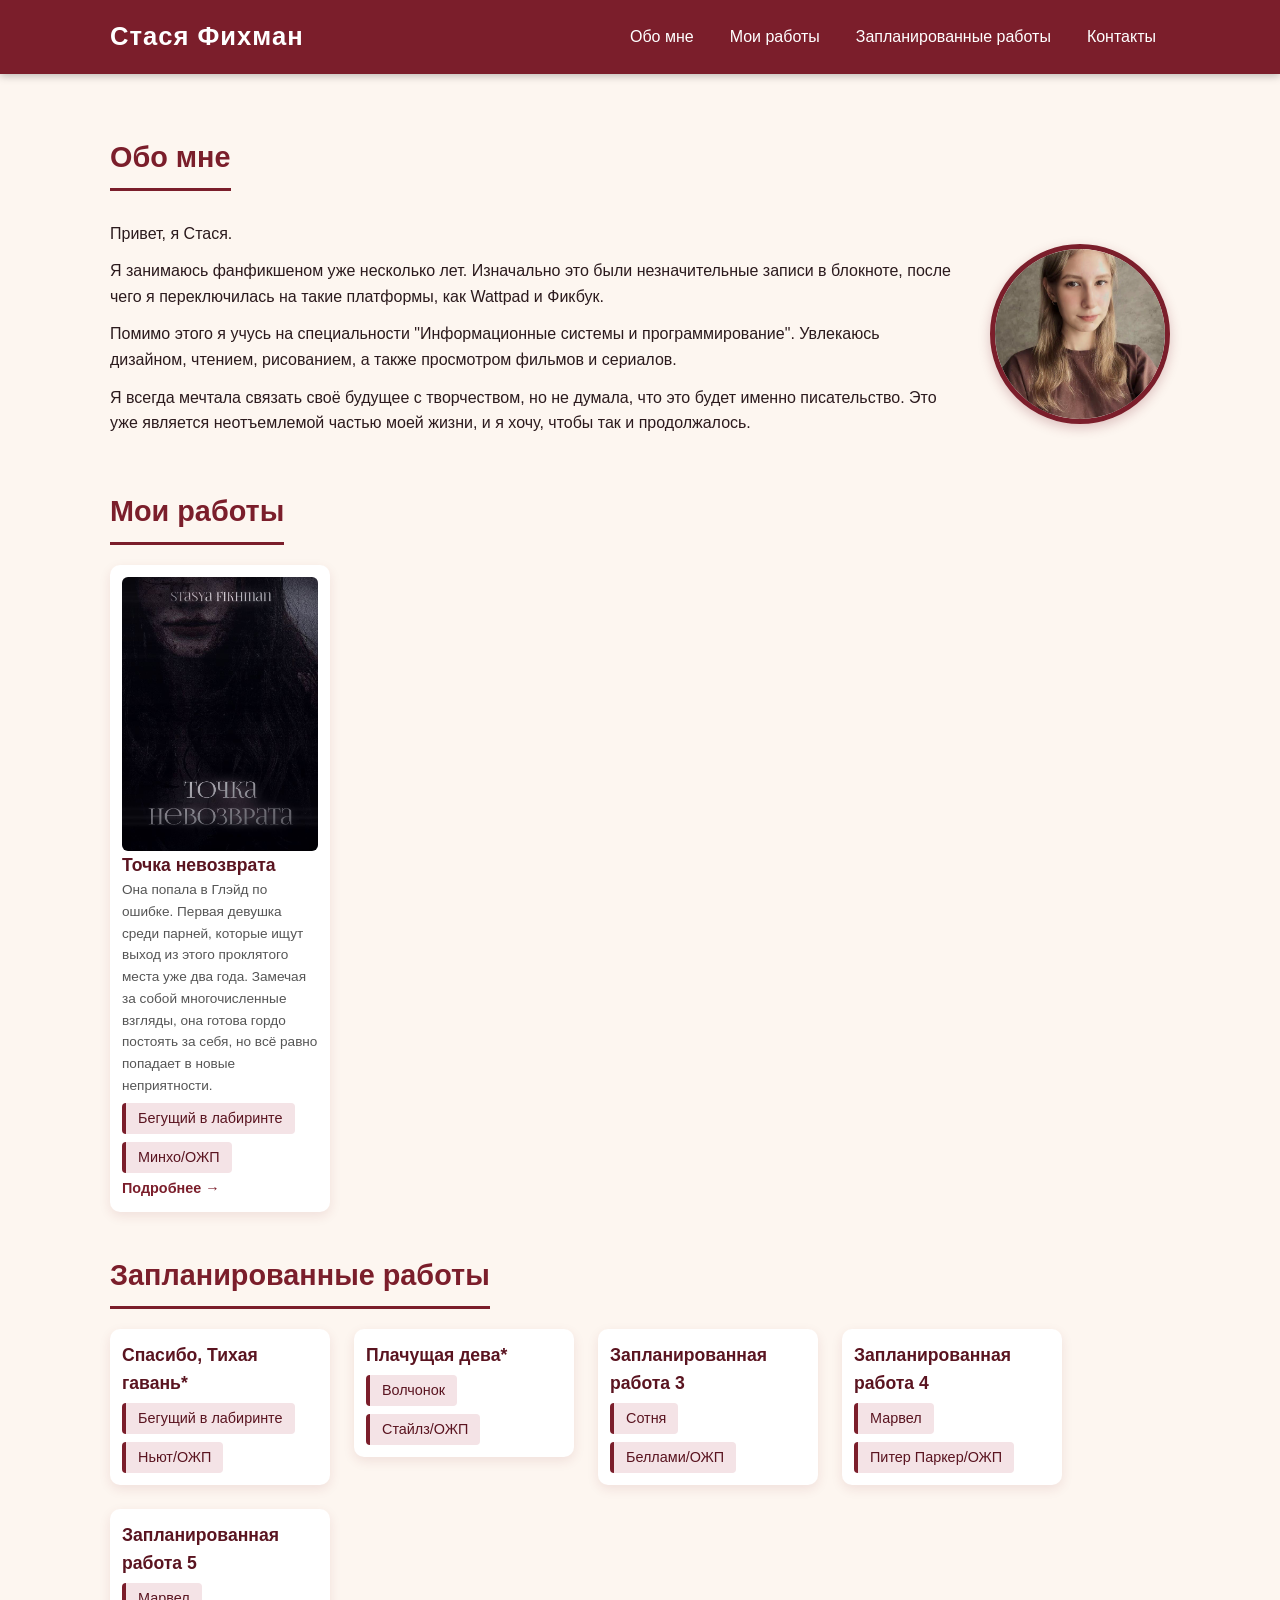
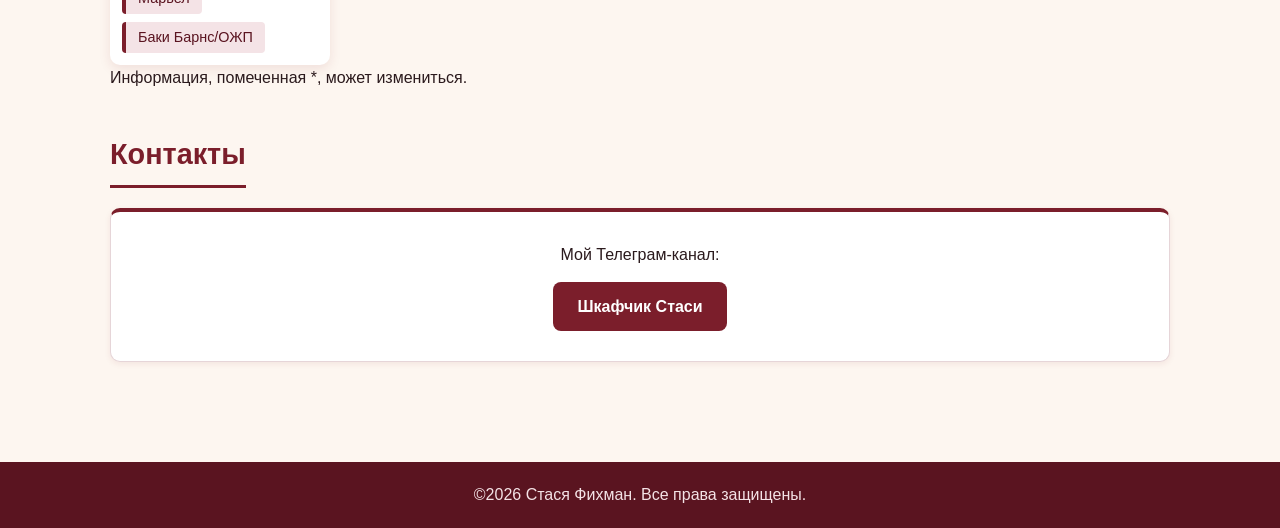
==== index.html @ 98762d13 "Add files via upload" ====
<!DOCTYPE html>
<html lang="ru">
<head>
    <meta charset="UTF-8">
    <meta name="viewport" content="width=device-width, initial-scale=1.0">
    <title>Stasya Fikfman</title>
    <link rel="stylesheet" href="css/style.css">
</head>
<body>

    <!-- Шапка сайта -->
    <header class="site-header">
        <div class="header-container">
            <h1 class="site-name">Стася Фихман</h1>
            <nav class="main-nav">
                <ul>
                    <li><a href="#about">Обо мне</a></li>
                    <li><a href="#works">Мои работы</a></li>
                    <li><a href="#planned">Запланированные работы</a></li>
                    <li><a href="#contacts">Контакты</a></li>
                </ul>
            </nav>
        </div>
    </header>

    <main>
        <!-- Блок "Обо мне" -->
        <section id="about" class="section about">
            <h2>Обо мне</h2>
            <div class="about-content">
                <div class="about-text">
                    <p>Привет, я Стася.</p>
                    <p>Я занимаюсь фанфикшеном уже несколько лет. Изначально это были незначительные записи в блокноте, после чего я переключилась на такие платформы, как Wattpad и Фикбук.</p>
                    <p>Помимо этого я учусь на специальности "Информационные системы и программирование". Увлекаюсь дизайном, чтением, рисованием, а также просмотром фильмов и сериалов.</p>
                    <p>Я всегда мечтала связать своё будущее с творчеством, но не думала, что это будет именно писательство. Это уже является неотъемлемой частью моей жизни, и я хочу, чтобы так и продолжалось.</p>
                </div>
                 <img src="img/Аватар.jpg" 
                     alt="Стася Фихман" class="about-photo">
            </div>
        </section>

        <!-- Блок "Мои работы" -->
        <section id="works" class="section works">
            <h2>Мои работы</h2>
            <div class="cards-grid">
                <article class="card">
                    <img src="img/Точка_невозврата.jpg" alt="Точка невозврата" class="card-image">

                    <h3 class="card-title">Точка невозврата</h3>
                    <p class="card-desc">Она попала в Глэйд по ошибке. Первая девушка среди парней, которые ищут выход из этого проклятого места уже два года. Замечая за собой многочисленные взгляды, она готова гордо постоять за себя, но всё равно попадает в новые неприятности.</p>

                     <ul class="fandoms">
                        <li>Бегущий в лабиринте</li>
                        <li>Минхо/ОЖП</li>
                    </ul>

                    <a href="works/Точка_невозврата.html" class="card-link">Подробнее →</a>

                </article>
            </div>
        </section>

        <!-- Блок "Запланированные работы" -->
        <section id="planned" class="section planned">
            <h2>Запланированные работы</h2>
            <div class="cards-grid">
                <article class="card planned-card">
                    <h3 class="card-title">Спасибо, Тихая гавань*</h3>
                    <ul class="fandoms">
                        <li>Бегущий в лабиринте</li>
                        <li>Ньют/ОЖП</li>
                    </ul>
                </article>

                <article class="card planned-card">
                    <h3 class="card-title">Плачущая дева*</h3>
                    <ul class="fandoms">
                        <li>Волчонок</li>
                        <li>Стайлз/ОЖП</li>
                    </ul>
                </article>

                <article class="card planned-card">
                    <h3 class="card-title">Запланированная работа 3</h3>
                    <ul class="fandoms">
                        <li>Сотня</li>
                        <li>Беллами/ОЖП</li>
                    </ul>
                </article>

                 <article class="card planned-card">
                    <h3 class="card-title">Запланированная работа 4</h3>
                    <ul class="fandoms">
                        <li>Марвел</li>
                        <li>Питер Паркер/ОЖП</li>
                    </ul>
                </article>

                 <article class="card planned-card">
                    <h3 class="card-title">Запланированная работа 5</h3>
                    <ul class="fandoms">
                        <li>Марвел</li>
                        <li>Баки Барнс/ОЖП</li>
                    </ul>
                </article>
            </div>

            <p>Информация, помеченная *, может измениться.</p>

        </section>

        <!-- Блок "Контакты" -->
        <section id="contacts" class="section contacts">
            <h2>Контакты</h2>
            <div class="contacts-content">
                <p>Мой Телеграм-канал:</p>
                <a href="https://t.me/StasyaFikhman" class="tg-link" target="_blank" rel="noopener">
                    Шкафчик Стаси
                </a>
            </div>
        </section>
    </main>

    <!-- Подвал сайта -->
    <footer class="site-footer">
        <p>&copy;2026 Стася Фихман. Все права защищены.</p>
    </footer>

</body>
</html>
---- css/style.css ----
/* Базовые настройки */
* {
    margin: 0;
    padding: 0;
    box-sizing: border-box;
}

:root {
    --wine: #7b1e2b;          /* основной бордовый */
    --wine-dark: #5a1420;     /* тёмный бордовый */
    --wine-light: #a13a48;    /* светлый бордовый */
    --cream: #fdf6f0;         /* фон */
    --text: #2b1a1d;          /* основной текст */
}

body {
    font-family: 'Segoe UI', Tahoma, Arial, sans-serif;
    background-color: var(--cream);
    color: var(--text);
    line-height: 1.6;
    display: flex;
    flex-direction: column;
    min-height: 100vh;
}

main {
    flex: 1;
    max-width: 1100px;
    margin: 0 auto;
    padding: 20px;
    width: 100%;
}

/* Шапка */
.site-header {
    background-color: var(--wine);
    color: #fff;
    box-shadow: 0 2px 8px rgba(0, 0, 0, 0.25);
    position: sticky;
    top: 0;
    z-index: 100;
}

.header-container {
    max-width: 1100px;
    margin: 0 auto;
    padding: 16px 20px;
    display: flex;
    flex-wrap: wrap;
    align-items: center;
    justify-content: space-between;
    gap: 12px;
}

.site-name {
    font-size: 1.6rem;
    letter-spacing: 1px;
}

.main-nav ul {
    list-style: none;
    display: flex;
    gap: 8px;
    flex-wrap: wrap;
}

.main-nav a {
    color: #fff;
    text-decoration: none;
    padding: 8px 14px;
    border-radius: 6px;
    transition: background-color 0.25s;
    display: inline-block;
}

.main-nav a:hover {
    background-color: var(--wine-light);
}

/* Секции */
.section {
    margin: 40px 0;
    scroll-margin-top: 90px;
}

.section h2 {
    color: var(--wine);
    font-size: 1.8rem;
    margin-bottom: 20px;
    padding-bottom: 8px;
    border-bottom: 3px solid var(--wine);
    display: inline-block;
}

/* Блок "Обо мне" */
.about-content {
    display: flex;
    align-items: center;
    gap: 30px;
    margin-top: 10px;
    flex-wrap: wrap;
}

.about-photo {
    width: 180px;
    height: 180px;
    object-fit: cover;
    border-radius: 50%;
    border: 5px solid var(--wine);
    box-shadow: 0 4px 12px rgba(123, 30, 43, 0.25);
    flex-shrink: 0;
}

.about-text {
    flex: 1;
    min-width: 240px;
}

.about-text p {
    margin-bottom: 12px;
}

/* Сетка карточек */
/* Сетка задает карточкам узкую ширину и выстраивает их в ряд */
.cards-grid {
    display: grid;
    /* Задаем фиксированную ширину карточки в 220px (как на фото) */
    grid-template-columns: repeat(auto-fill, 220px); 
    gap: 24px;
    align-items: start; /* Карточки не растягиваются в высоту */
}

/* Сама карточка */
.card {
    background: #fff;
    border-radius: 10px; 
    /* ВОЗВРАЩАЕМ БЕЛЫЕ ПОЛЯ: добавляем отступы со всех сторон */
    padding: 12px;       
    display: flex;
    flex-direction: column;
    box-shadow: 0 4px 12px rgba(123, 30, 43, 0.1);
    /* overflow: hidden; можно убрать, так как поля теперь внутри */
}

/* Фото */
.card-image {
    display: block;
    width: 100%;       /* Занимает ширину карточки ЗА ВЫЧЕТОМ отступов */
    height: auto;      /* Пропорции сохраняются */
    border-radius: 6px; /* Скругляем углы у самого фото, чтобы оно смотрелось аккуратно */
    object-fit: unset;
}

/* Блок с текстом */
.card-content {
    padding: 10px 4px 0 4px; /* Небольшой отступ для текста, чтобы он был на одной линии с фото */
    display: flex;
    flex-direction: column;
    gap: 8px;
}

/* Настройки текста */
.card-title {
    color: var(--wine-dark);
    font-size: 1.1rem;
    margin: 0;
}

.card-desc {
    font-size: 0.85rem;
    margin: 0;
    color: #555;
}

.card-link {
    color: var(--wine);
    font-weight: 600;
    text-decoration: none;
    font-size: 0.9rem;
    margin-top: 4px;
}

/* Фандомы */
.planned-card h4 {
    color: var(--wine-dark);
    margin-top: 8px;
}

.fandoms {
    list-style: none;
    display: flex;
    flex-wrap: wrap;
    gap: 8px;
    margin-top: 6px;
}

.fandoms li {
    background-color: #f4e3e6;
    border-left: 4px solid var(--wine);
    padding: 4px 12px;
    border-radius: 4px;
    font-size: 0.9rem;
    color: var(--wine-dark);
}

/* Контакты */
.contacts-content {
    background: #fff;
    border: 1px solid #e6d5d8;
    border-top: 4px solid var(--wine);
    border-radius: 10px;
    padding: 30px;
    text-align: center;
    box-shadow: 0 2px 6px rgba(123, 30, 43, 0.08);
}

.contacts-content p {
    margin-bottom: 14px;
}

.tg-link {
    display: inline-block;
    background-color: var(--wine);
    color: #fff;
    padding: 12px 24px;
    border-radius: 8px;
    text-decoration: none;
    font-weight: 600;
    transition: background-color 0.25s;
}

.tg-link:hover {
    background-color: var(--wine-dark);
}

/* Подвал */
.site-footer {
    background-color: var(--wine-dark);
    color: #f4e3e6;
    text-align: center;
    padding: 20px;
    margin-top: 40px;
}

/* Стили для страницы отдельной работы */
.work-detail {
    max-width: 800px;
    margin: 0 auto;
}

.back-link {
    display: inline-block;
    color: var(--wine);
    text-decoration: none;
    font-weight: 600;
    margin-bottom: 20px;
    transition: color 0.2s;
}

.back-link:hover {
    color: var(--wine-light);
}

.detail-image {
    width: 100%;
    max-width: 400px; /* Чтобы обложка не была слишком огромной */
    height: auto;
    display: block;
    border-radius: 8px;
    margin: 20px 0;
    box-shadow: 0 4px 12px rgba(123, 30, 43, 0.2);
}

.detail-content {
    background: #fff;
    padding: 30px;
    border-radius: 10px;
    border: 1px solid #e6d5d8;
    border-top: 4px solid var(--wine);
    line-height: 1.8;
}

.detail-content h3 {
    color: var(--wine);
    margin-top: 20px;
    margin-bottom: 10px;
}

.detail-content p {
    margin-bottom: 10px;
}
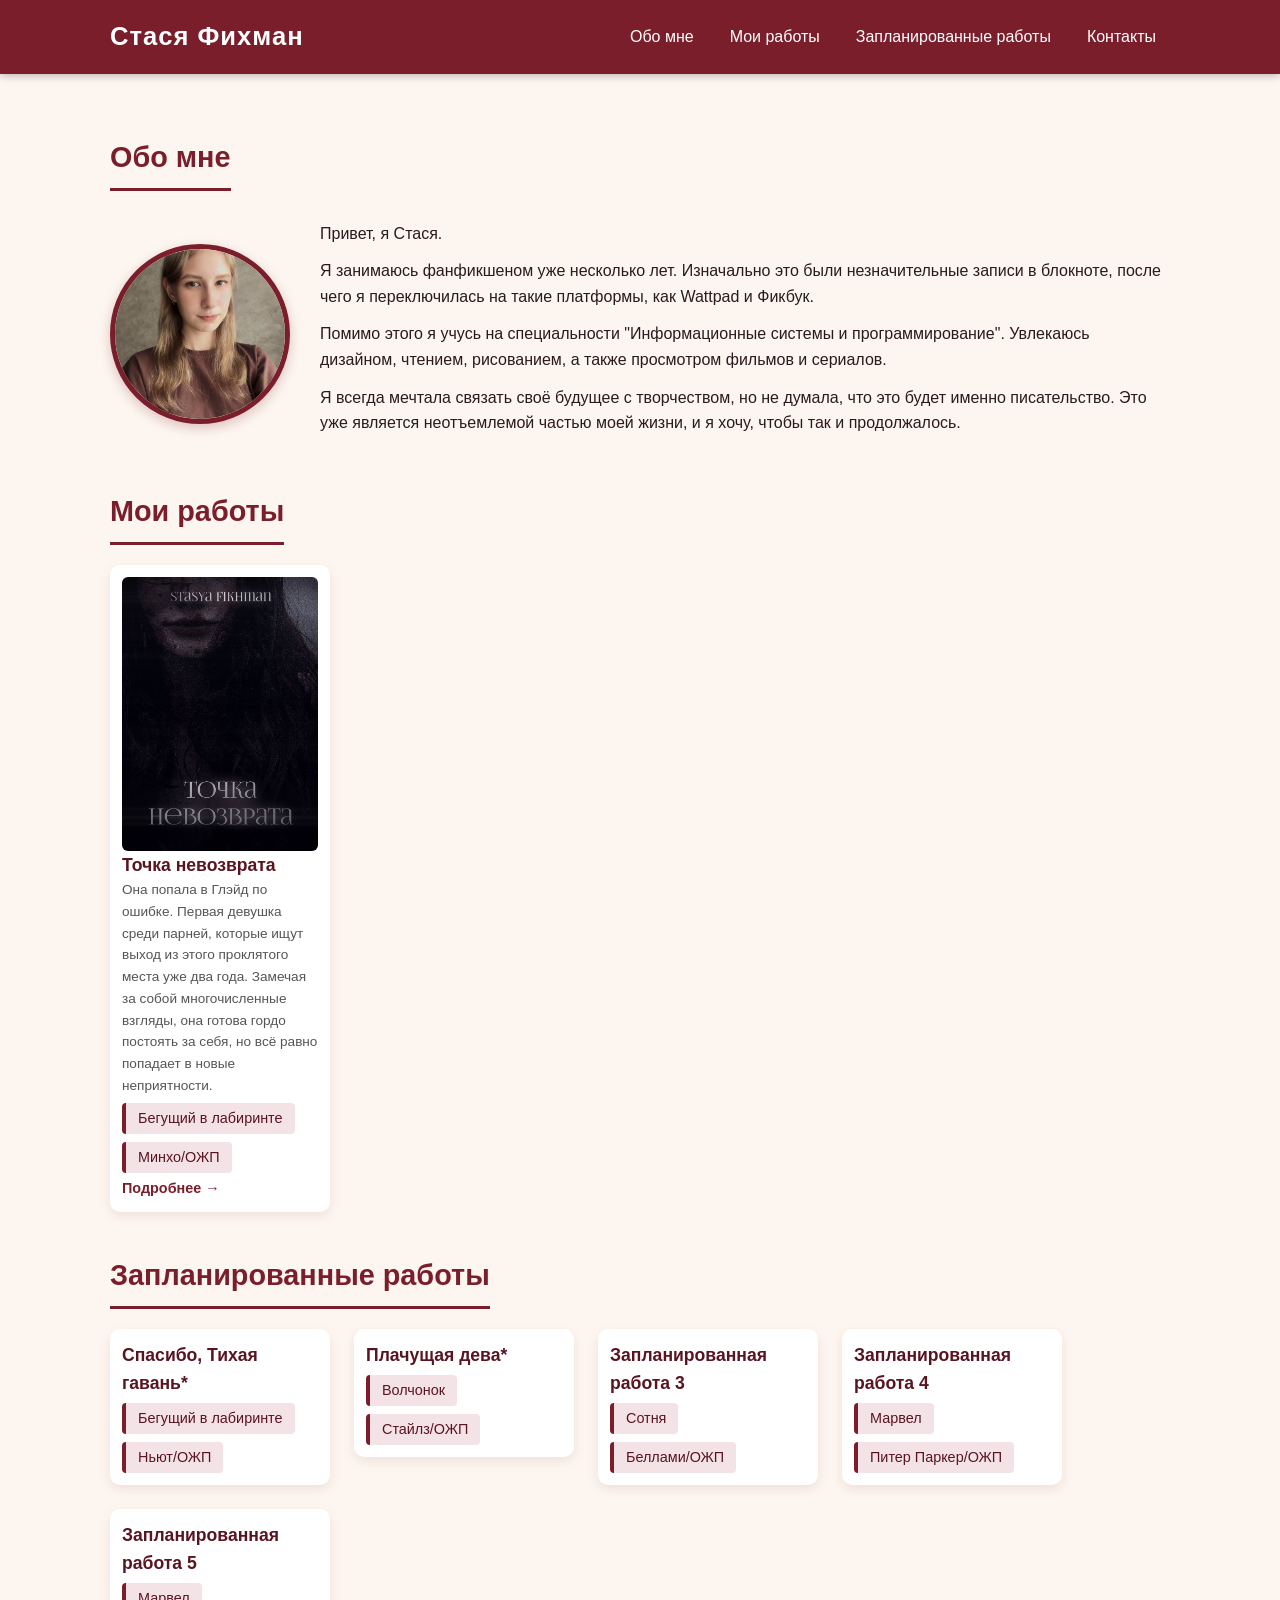
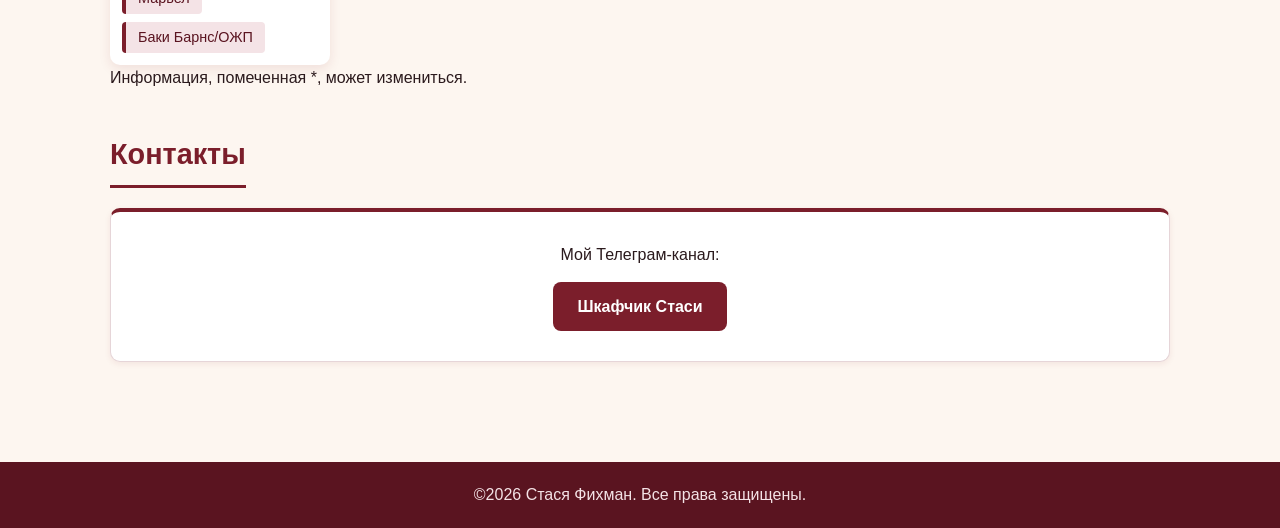
==== commit 657f30d5: "Update index.html" ====
--- a/index.html
+++ b/index.html
@@ -28,14 +28,14 @@
         <section id="about" class="section about">
             <h2>Обо мне</h2>
             <div class="about-content">
+                <img src="img/Аватар.jpg" 
+                     alt="Стася Фихман" class="about-photo">
                 <div class="about-text">
                     <p>Привет, я Стася.</p>
                     <p>Я занимаюсь фанфикшеном уже несколько лет. Изначально это были незначительные записи в блокноте, после чего я переключилась на такие платформы, как Wattpad и Фикбук.</p>
                     <p>Помимо этого я учусь на специальности "Информационные системы и программирование". Увлекаюсь дизайном, чтением, рисованием, а также просмотром фильмов и сериалов.</p>
                     <p>Я всегда мечтала связать своё будущее с творчеством, но не думала, что это будет именно писательство. Это уже является неотъемлемой частью моей жизни, и я хочу, чтобы так и продолжалось.</p>
                 </div>
-                 <img src="img/Аватар.jpg" 
-                     alt="Стася Фихман" class="about-photo">
             </div>
         </section>
 
@@ -127,4 +127,4 @@
     </footer>
 
 </body>
-</html>+</html>
--- a/css/style.css
+++ b/css/style.css
@@ -288,4 +288,82 @@
 
 .detail-content p {
     margin-bottom: 10px;
-}+}
+
+/* ==========================================
+   АДАПТИВНОСТЬ ДЛЯ МОБИЛЬНЫХ УСТРОЙСТВ
+   ========================================== */
+
+@media (max-width: 768px) {
+    
+    /* --- 1. Шапка и меню --- */
+    .header-container {
+        flex-direction: column; /* Имя и меню станут друг под другом */
+        padding: 12px 16px;
+        gap: 10px;
+    }
+
+    .site-name {
+        font-size: 1.4rem;
+        text-align: center;
+    }
+
+    .main-nav ul {
+        justify-content: center; /* Меню по центру */
+        gap: 6px;
+    }
+
+    .main-nav a {
+        padding: 6px 10px;
+        font-size: 0.9rem;
+    }
+
+    /* --- 2. Блок "Обо мне" --- */
+    .about-content {
+        flex-direction: column; /* Фото и текст друг под другом */
+        text-align: center;
+        gap: 20px;
+    }
+
+    .about-photo {
+        width: 140px; /* Чуть уменьшаем фото на телефоне */
+        height: 140px;
+    }
+
+    /* --- 3. Карточки работ --- */
+    .cards-grid {
+        /* На телефонах делаем 1 или 2 колонки. 
+           Если экран узкий — карточка будет на всю ширину */
+        grid-template-columns: repeat(auto-fill, minmax(160px, 1fr));
+        gap: 16px;
+    }
+
+    .card {
+        padding: 10px; /* Уменьшаем белую рамку */
+    }
+
+    /* --- 4. Страница отдельной работы (work1.html) --- */
+    .work-detail h2 {
+        font-size: 1.5rem;
+        text-align: center;
+    }
+
+    .detail-content {
+        padding: 20px; /* Уменьшаем отступы внутри текста */
+    }
+    
+    .detail-image {
+        margin: 15px auto; /* Центрируем обложку */
+    }
+
+    /* --- 5. Блок контактов --- */
+    .contacts-content {
+        padding: 20px 15px;
+    }
+    
+    .tg-link {
+        width: 100%; /* Кнопка ТГ на всю ширину экрана */
+        text-align: center;
+        box-sizing: border-box;
+    }
+}
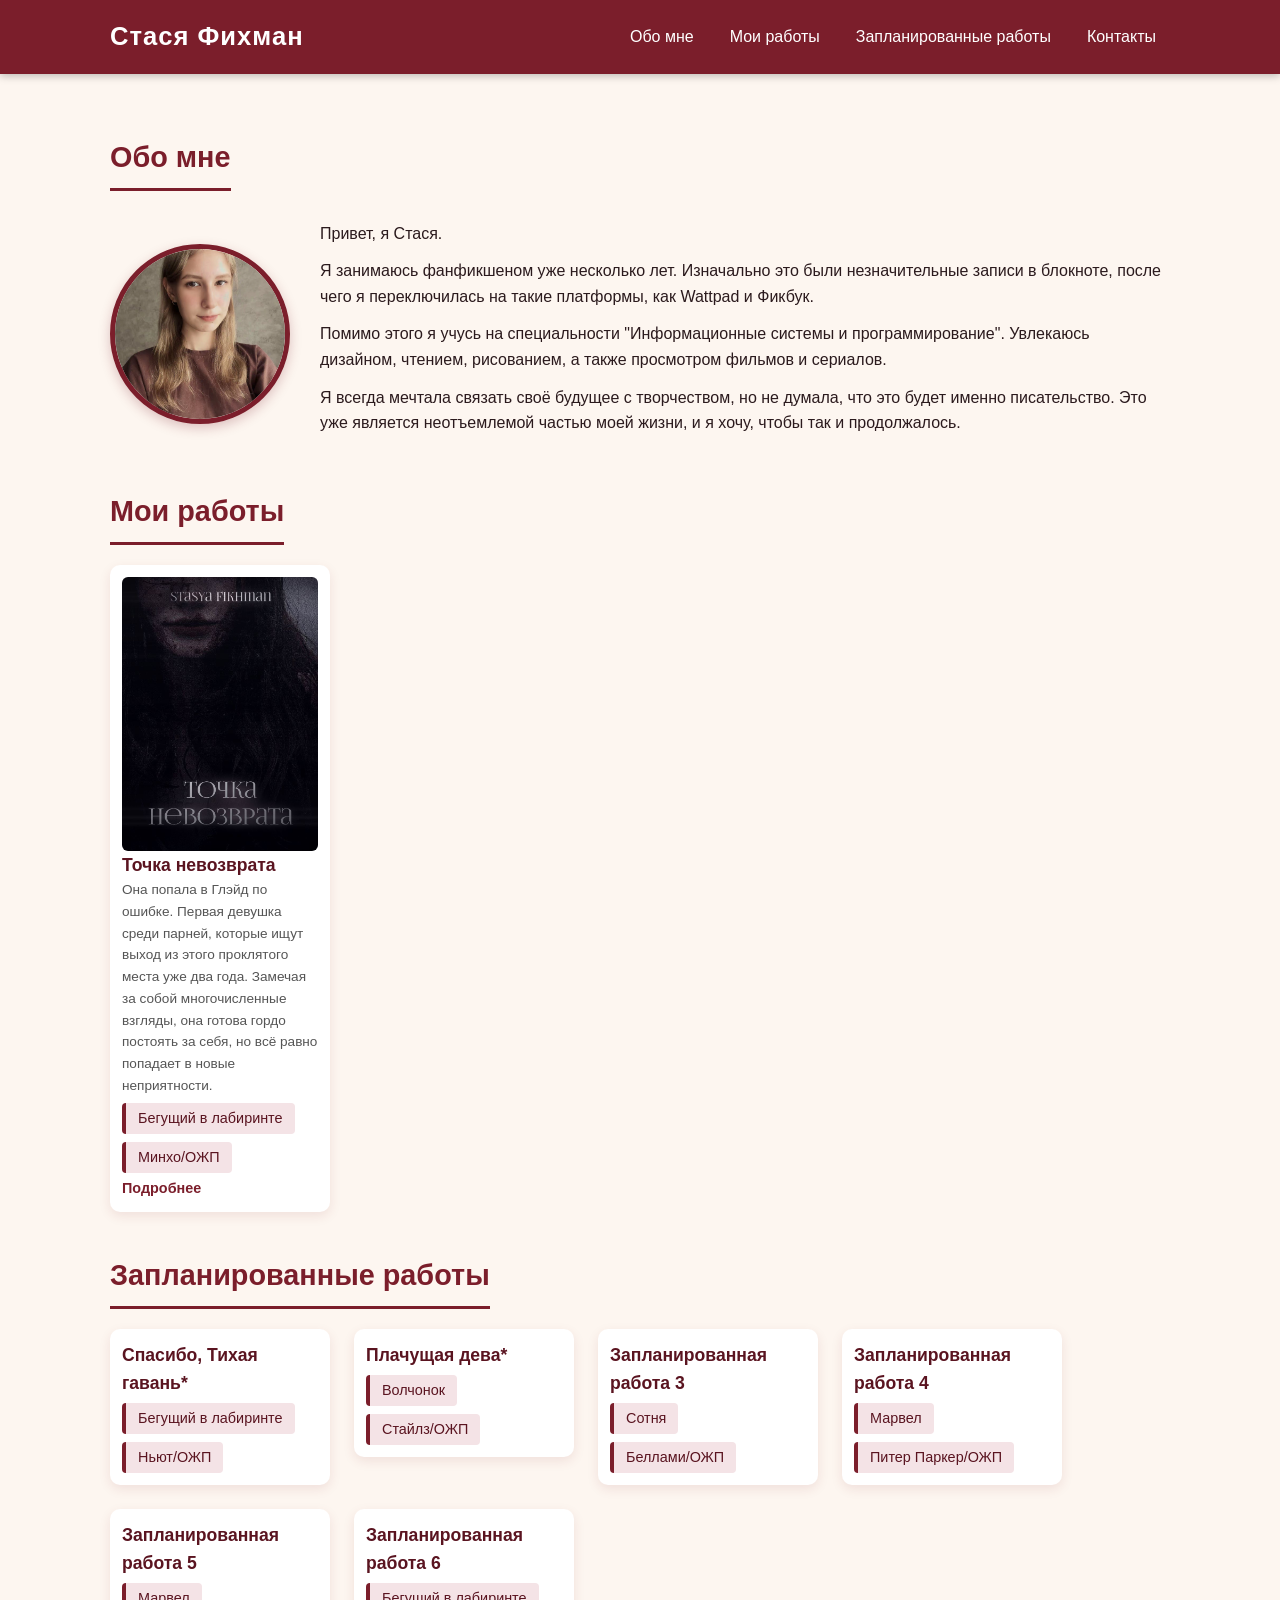
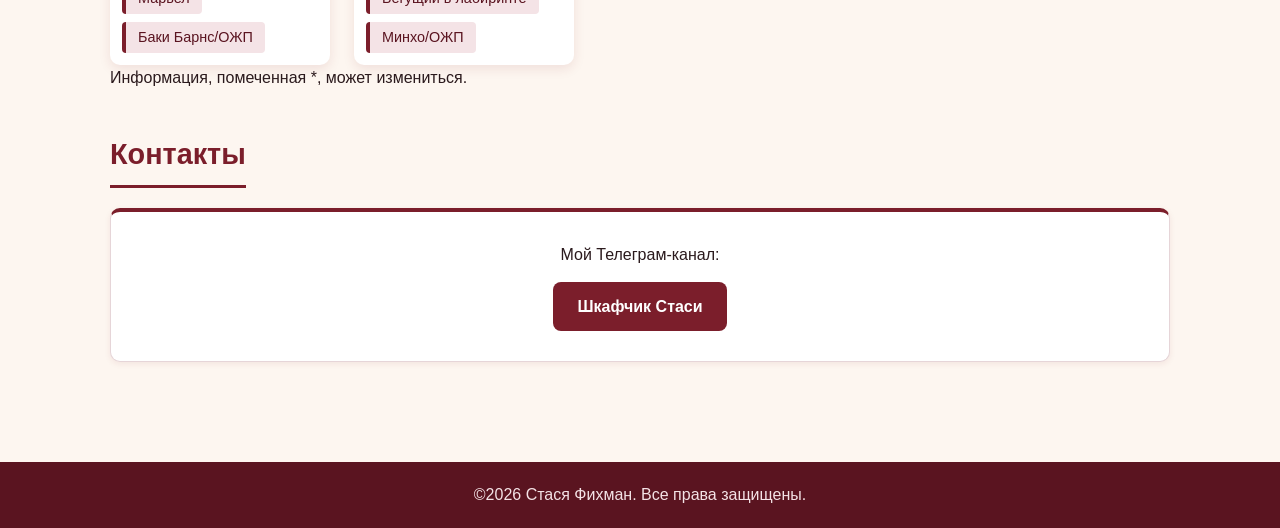
==== commit 11584544: "Update index.html" ====
--- a/index.html
+++ b/index.html
@@ -1,9 +1,10 @@
 <!DOCTYPE html>
 <html lang="ru">
 <head>
+    <link rel="icon" href="Значок.jpg">
     <meta charset="UTF-8">
     <meta name="viewport" content="width=device-width, initial-scale=1.0">
-    <title>Stasya Fikfman</title>
+    <title>Stasya Fikhman</title>
     <link rel="stylesheet" href="css/style.css">
 </head>
 <body>
@@ -54,7 +55,7 @@
                         <li>Минхо/ОЖП</li>
                     </ul>
 
-                    <a href="works/Точка_невозврата.html" class="card-link">Подробнее →</a>
+                    <a href="works/Точка_невозврата.html" class="card-link">Подробнее</a>
 
                 </article>
             </div>
@@ -103,6 +104,14 @@
                         <li>Баки Барнс/ОЖП</li>
                     </ul>
                 </article>
+
+                <article class="card planned-card">
+                    <h3 class="card-title">Запланированная работа 6</h3>
+                    <ul class="fandoms">
+                        <li>Бегущий в лабиринте</li>
+                        <li>Минхо/ОЖП</li>
+                    </ul>
+                </article>
             </div>
 
             <p>Информация, помеченная *, может измениться.</p>
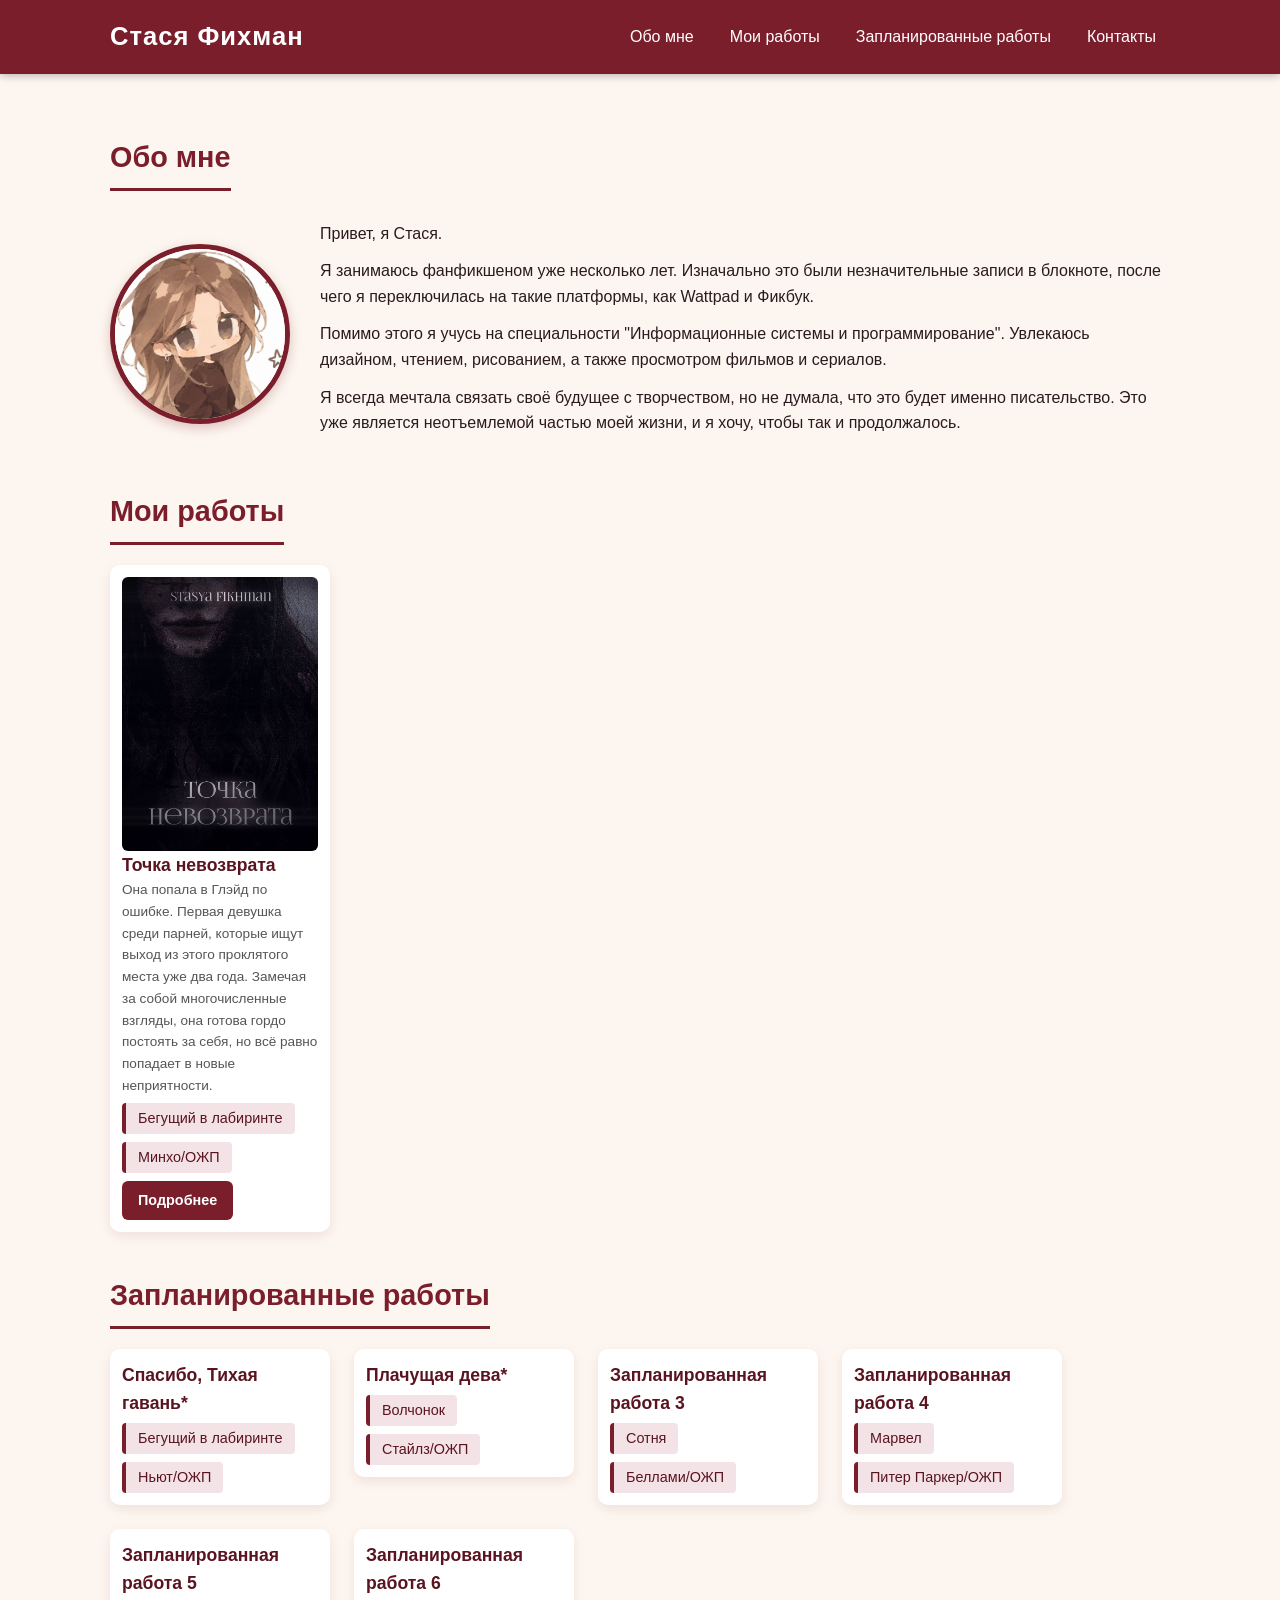
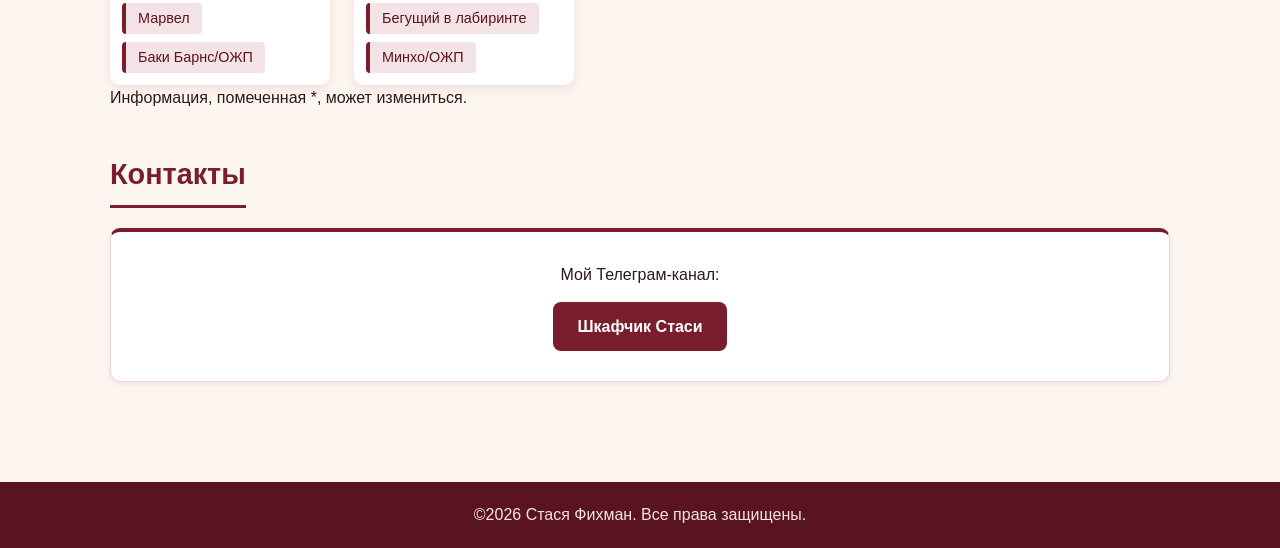
==== commit 5a0489d8: "Update index.html" ====
--- a/index.html
+++ b/index.html
@@ -1,7 +1,7 @@
 <!DOCTYPE html>
 <html lang="ru">
 <head>
-    <link rel="icon" href="Значок.jpg">
+    <link rel="icon" type="image/png" href="Значок.jpg">
     <meta charset="UTF-8">
     <meta name="viewport" content="width=device-width, initial-scale=1.0">
     <title>Stasya Fikhman</title>
--- a/css/style.css
+++ b/css/style.css
@@ -77,6 +77,19 @@
     background-color: var(--wine-light);
 }
 
+.site-logo {
+    display: flex;
+    align-items: center;
+    text-decoration: none;
+}
+
+/* Стили для самой картинки */
+.site-logo img {
+    max-height: 60px; /* Ограничиваем высоту логотипа (чтобы шапка не стала огромной) */
+    width: auto;      /* Ширина подстроится автоматически */
+    display: block;
+}
+
 /* Секции */
 .section {
     margin: 40px 0;
@@ -121,33 +134,37 @@
 }
 
 /* Сетка карточек */
-/* Сетка задает карточкам узкую ширину и выстраивает их в ряд */
 .cards-grid {
     display: grid;
-    /* Задаем фиксированную ширину карточки в 220px (как на фото) */
     grid-template-columns: repeat(auto-fill, 220px); 
     gap: 24px;
-    align-items: start; /* Карточки не растягиваются в высоту */
+    align-items: start;
 }
 
 /* Сама карточка */
 .card {
     background: #fff;
     border-radius: 10px; 
-    /* ВОЗВРАЩАЕМ БЕЛЫЕ ПОЛЯ: добавляем отступы со всех сторон */
     padding: 12px;       
     display: flex;
     flex-direction: column;
     box-shadow: 0 4px 12px rgba(123, 30, 43, 0.1);
-    /* overflow: hidden; можно убрать, так как поля теперь внутри */
+    transition: transform 0.3s ease, box-shadow 0.3s ease; 
+}
+
+.card:hover {
+    transform: scale(1.03); 
+
+    box-shadow: 0 12px 24px rgba(123, 30, 43, 0.25);
+    
 }
 
 /* Фото */
 .card-image {
     display: block;
-    width: 100%;       /* Занимает ширину карточки ЗА ВЫЧЕТОМ отступов */
-    height: auto;      /* Пропорции сохраняются */
-    border-radius: 6px; /* Скругляем углы у самого фото, чтобы оно смотрелось аккуратно */
+    width: 100%;    
+    height: auto;  
+    border-radius: 6px; 
     object-fit: unset;
 }
 
@@ -173,11 +190,25 @@
 }
 
 .card-link {
-    color: var(--wine);
-    font-weight: 600;
-    text-decoration: none;
-    font-size: 0.9rem;
-    margin-top: 4px;
+     display: inline-block;   
+    background-color: var(--wine); 
+    color: #fff;               
+    padding: 8px 16px;          
+    border-radius: 6px;        
+    text-decoration: none;       
+    font-weight: 600;         
+    font-size: 0.9rem;         
+    text-align: center;          
+    align-self: flex-start;     
+    margin-top: 8px;           
+    transition: background-color 0.25s, transform 0.2s; 
+}
+
+.card-link:hover {
+    background-color: var(--wine-dark); /* Темнеет при наведении */
+    color: #fff; 
+    text-decoration: none;   
+    transform: translateY(-2px); /* Легкое поднятие кнопки вверх */
 }
 
 /* Фандомы */
@@ -366,4 +397,69 @@
         text-align: center;
         box-sizing: border-box;
     }
-}
+
+     /* Выравнивание текста "Обо мне" по ширине на телефоне */
+    .about-text {
+        text-align: justify; /* Текст растягивается по обоим краям */
+        text-align-last: left; /* Последняя строка остается по центру (опционально) */
+    }
+    
+    .about-text p {
+        margin-bottom: 15px; /* Чуть увеличиваем отступ между абзацами */
+    }
+}
+
+/* Контейнер для кнопок */
+.read-buttons {
+    display: flex;
+    gap: 12px; /* Расстояние между кнопками */
+    margin-top: 20px;
+    flex-wrap: wrap; /* Если экран слишком узкий, кнопки перенесутся */
+}
+
+/* Стили самих кнопок (если вы не используете tg-link) */
+.read-btn {
+    display: inline-block;
+    background-color: var(--wine);
+    color: #fff;
+    padding: 10px 20px;
+    border-radius: 8px;
+    text-decoration: none;
+    font-weight: 600;
+    font-size: 0.95rem;
+    transition: background-color 0.25s;
+    text-align: center;
+    flex: 1; /* Кнопки делят пространство поровну */
+    min-width: 140px; /* Чтобы они не были слишком узкими */
+}
+
+.read-btn:hover {
+    background-color: var(--wine-dark);
+}
+
+/* Блок с кнопкой возврата внизу страницы */
+.bottom-return {
+    text-align: center; /* Центрируем кнопку */
+    margin-top: 40px;   /* Отделяем от основного текста */
+    margin-bottom: 20px;
+    padding-top: 20px;
+    border-top: 1px dashed #e6d5d8; /* Красивая пунктирная линия-разделитель */
+}
+
+/* Стили для самой кнопки (если хотите сделать её объемной) */
+.bottom-return .back-link {
+    display: inline-block;
+    padding: 10px 24px;
+    background-color: transparent;
+    border: 2px solid var(--wine);
+    border-radius: 8px;
+    color: var(--wine);
+    font-weight: 600;
+    text-decoration: none;
+    transition: all 0.25s ease;
+}
+
+.bottom-return .back-link:hover {
+    background-color: var(--wine);
+    color: #fff;
+}
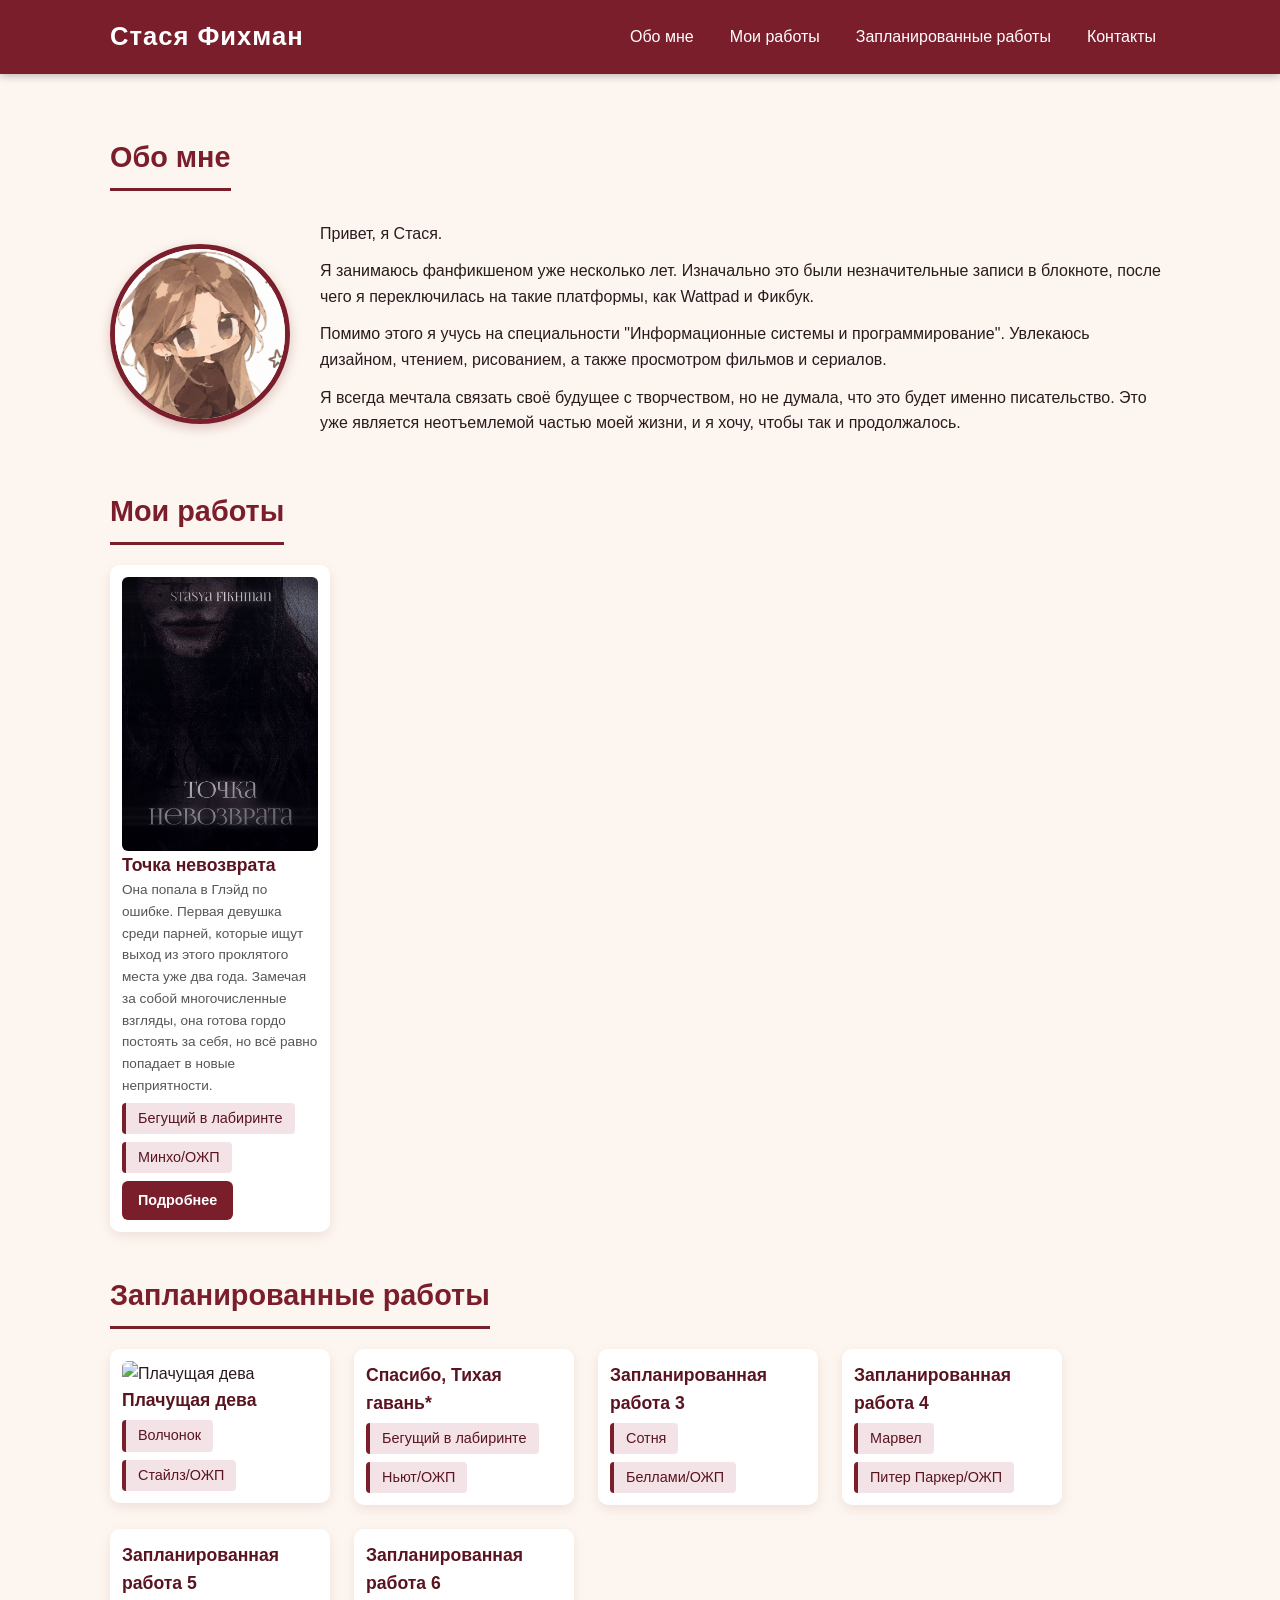
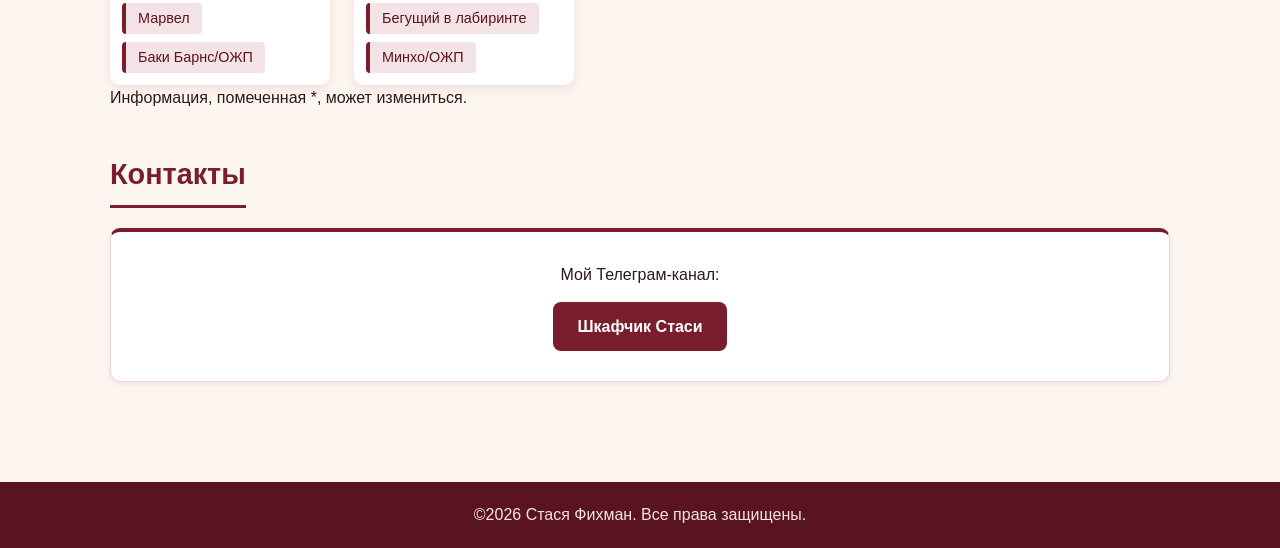
==== commit a1774b60: "Update index.html Добавила изображение к работе "Плачущая дева" и изменила порядок запланированных р" ====
--- a/index.html
+++ b/index.html
@@ -1,7 +1,7 @@
 <!DOCTYPE html>
 <html lang="ru">
 <head>
-    <link rel="icon" type="image/png" href="Значок.jpg">
+    <link rel="icon" href="Значок.jpg">
     <meta charset="UTF-8">
     <meta name="viewport" content="width=device-width, initial-scale=1.0">
     <title>Stasya Fikhman</title>
@@ -65,19 +65,22 @@
         <section id="planned" class="section planned">
             <h2>Запланированные работы</h2>
             <div class="cards-grid">
+
+                <article class="card planned-card">
+                    <img src="img/Плачущая_дева.jpg" alt="Плачущая дева" class="card-image">
+
+                    <h3 class="card-title">Плачущая дева</h3>
+                    <ul class="fandoms">
+                        <li>Волчонок</li>
+                        <li>Стайлз/ОЖП</li>
+                    </ul>
+                </article>
+
                 <article class="card planned-card">
                     <h3 class="card-title">Спасибо, Тихая гавань*</h3>
                     <ul class="fandoms">
                         <li>Бегущий в лабиринте</li>
                         <li>Ньют/ОЖП</li>
-                    </ul>
-                </article>
-
-                <article class="card planned-card">
-                    <h3 class="card-title">Плачущая дева*</h3>
-                    <ul class="fandoms">
-                        <li>Волчонок</li>
-                        <li>Стайлз/ОЖП</li>
                     </ul>
                 </article>
 
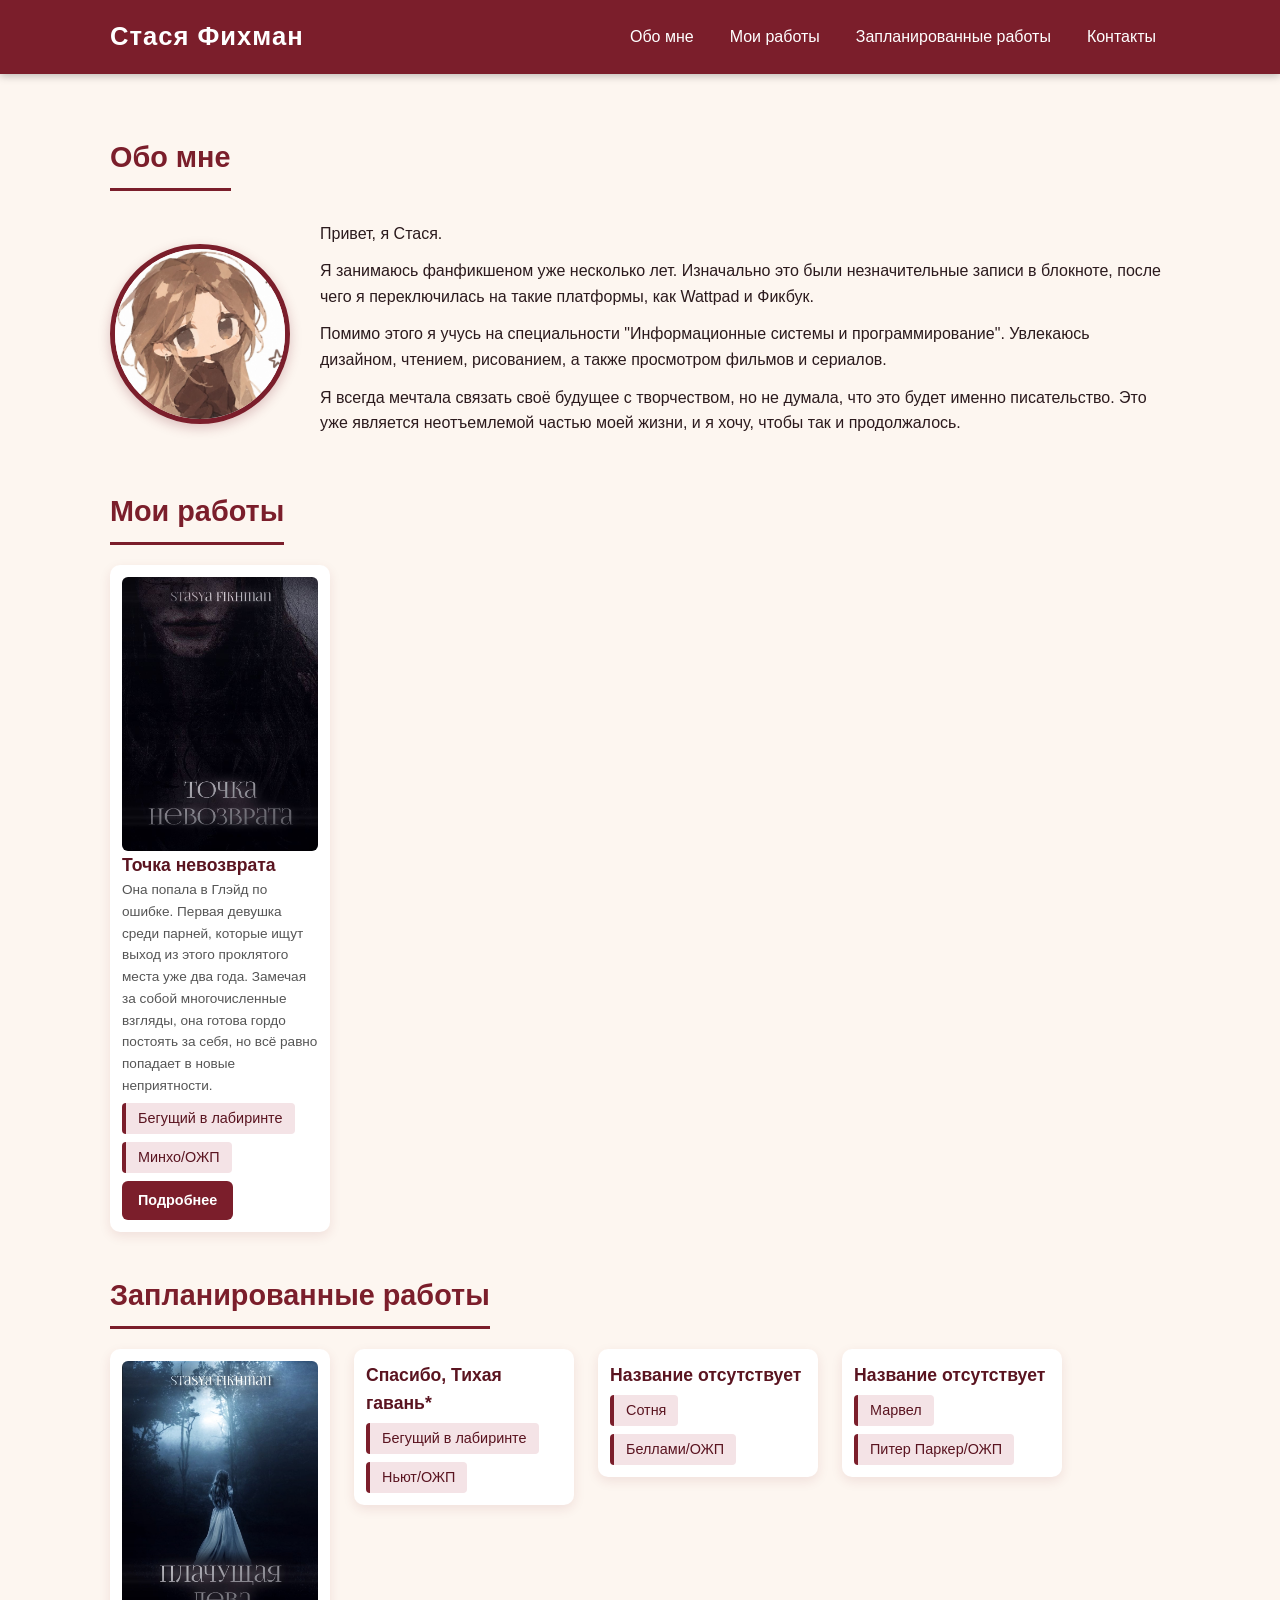
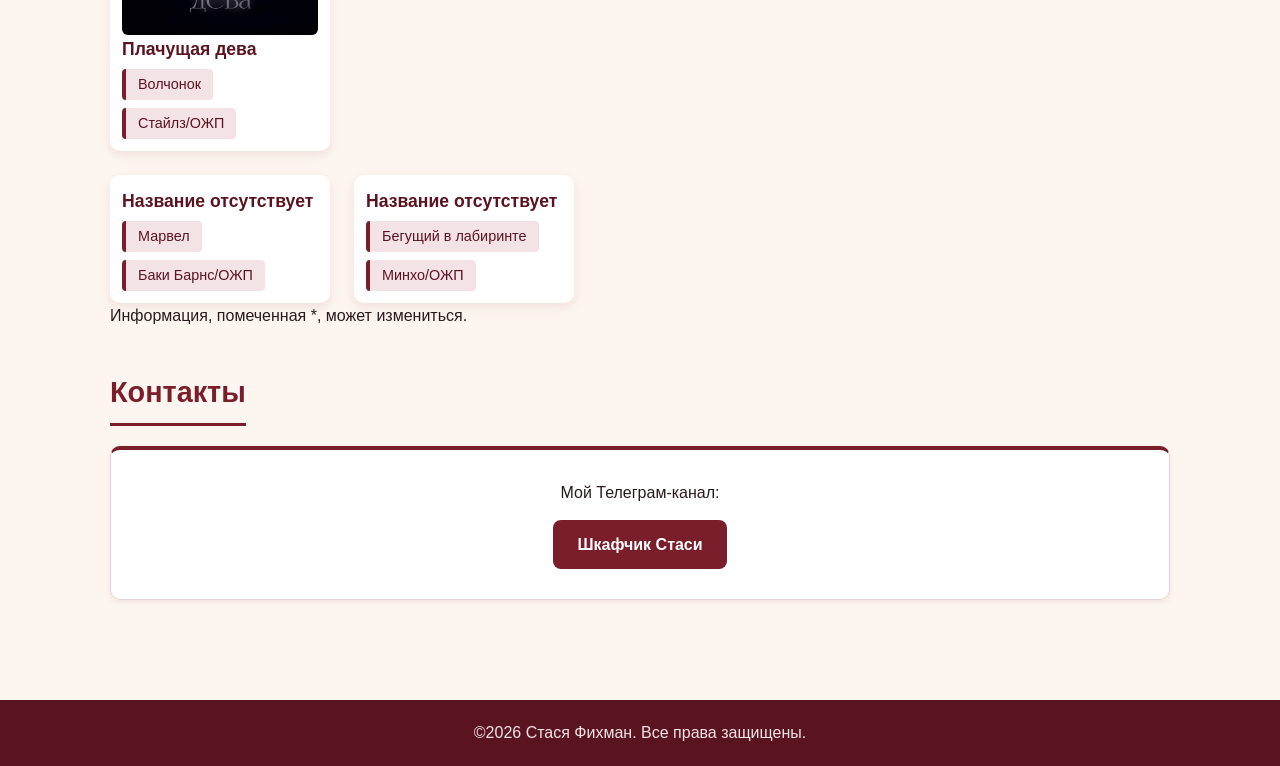
==== commit 3758fc5b: "Update index.html" ====
--- a/index.html
+++ b/index.html
@@ -85,7 +85,7 @@
                 </article>
 
                 <article class="card planned-card">
-                    <h3 class="card-title">Запланированная работа 3</h3>
+                    <h3 class="card-title">Название отсутствует</h3>
                     <ul class="fandoms">
                         <li>Сотня</li>
                         <li>Беллами/ОЖП</li>
@@ -93,7 +93,7 @@
                 </article>
 
                  <article class="card planned-card">
-                    <h3 class="card-title">Запланированная работа 4</h3>
+                    <h3 class="card-title">Название отсутствует</h3>
                     <ul class="fandoms">
                         <li>Марвел</li>
                         <li>Питер Паркер/ОЖП</li>
@@ -101,7 +101,7 @@
                 </article>
 
                  <article class="card planned-card">
-                    <h3 class="card-title">Запланированная работа 5</h3>
+                    <h3 class="card-title">Название отсутствует</h3>
                     <ul class="fandoms">
                         <li>Марвел</li>
                         <li>Баки Барнс/ОЖП</li>
@@ -109,7 +109,7 @@
                 </article>
 
                 <article class="card planned-card">
-                    <h3 class="card-title">Запланированная работа 6</h3>
+                    <h3 class="card-title">Название отсутствует</h3>
                     <ul class="fandoms">
                         <li>Бегущий в лабиринте</li>
                         <li>Минхо/ОЖП</li>
